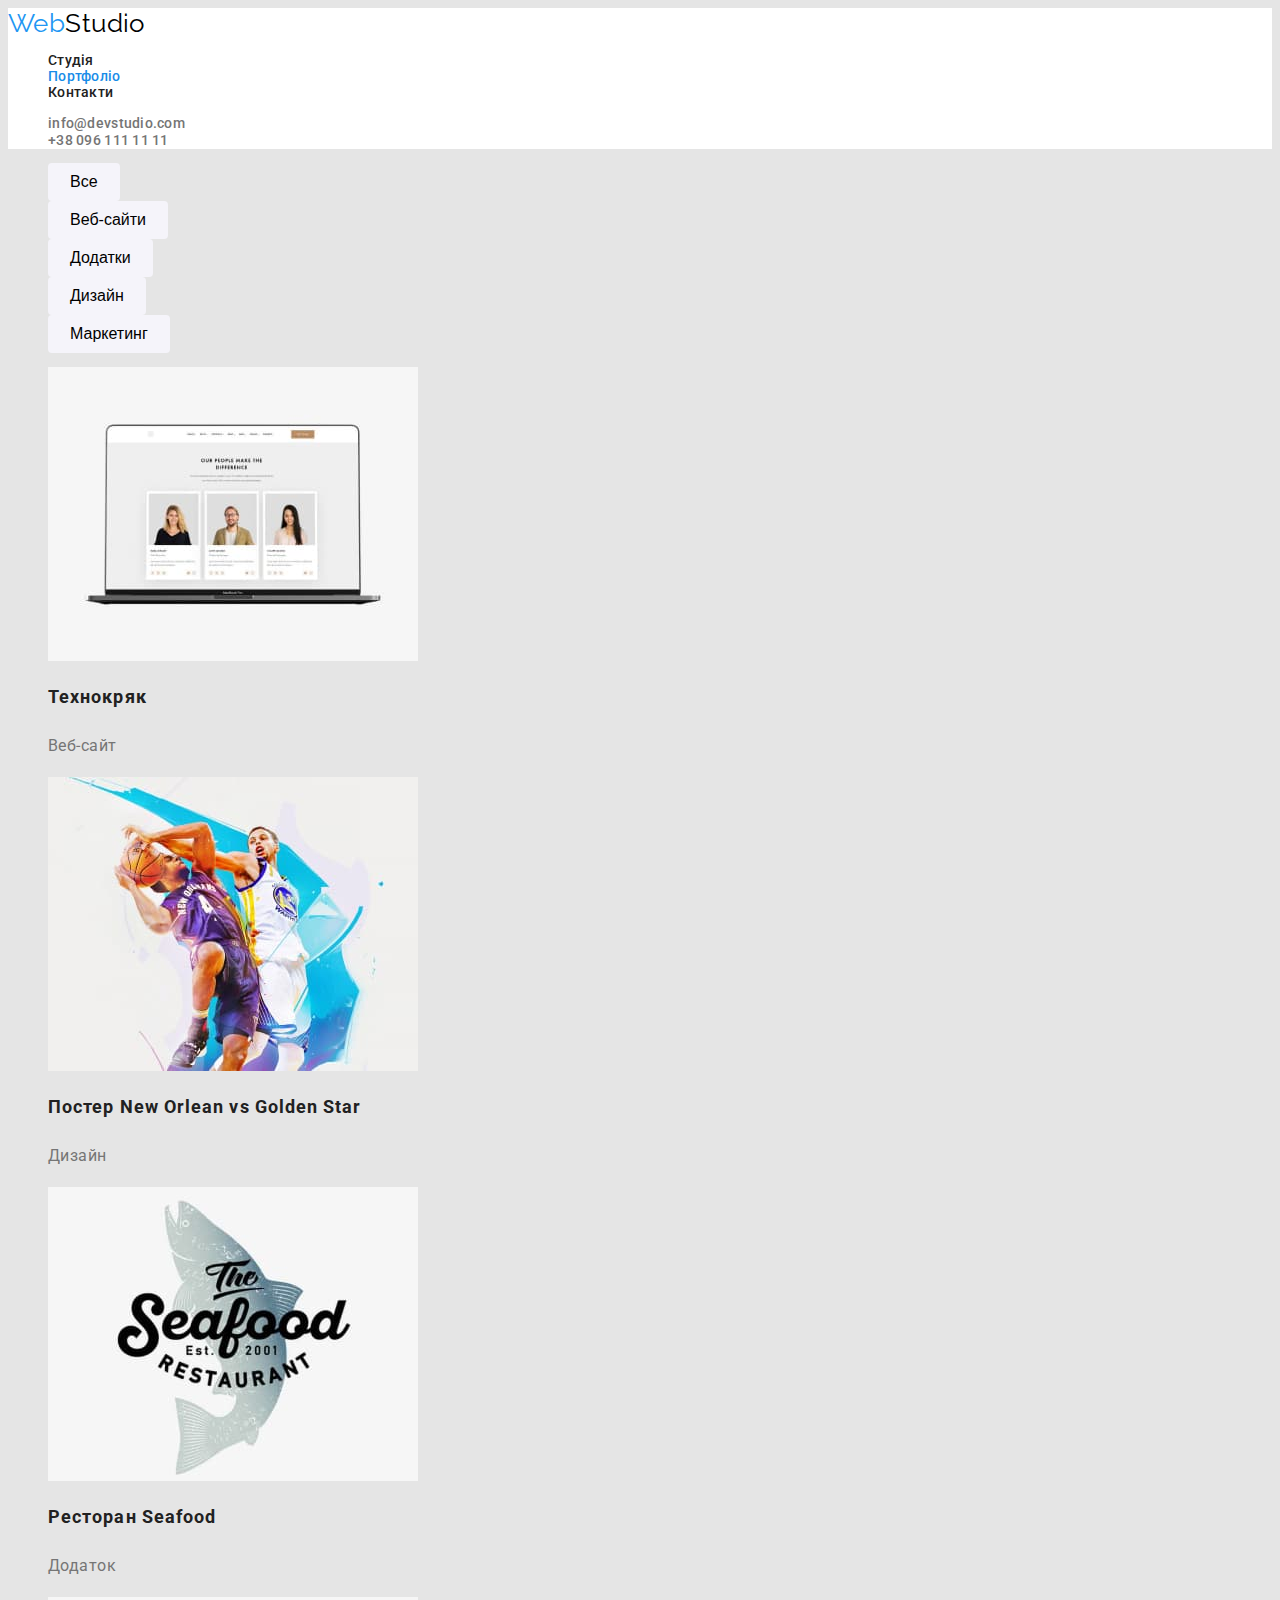
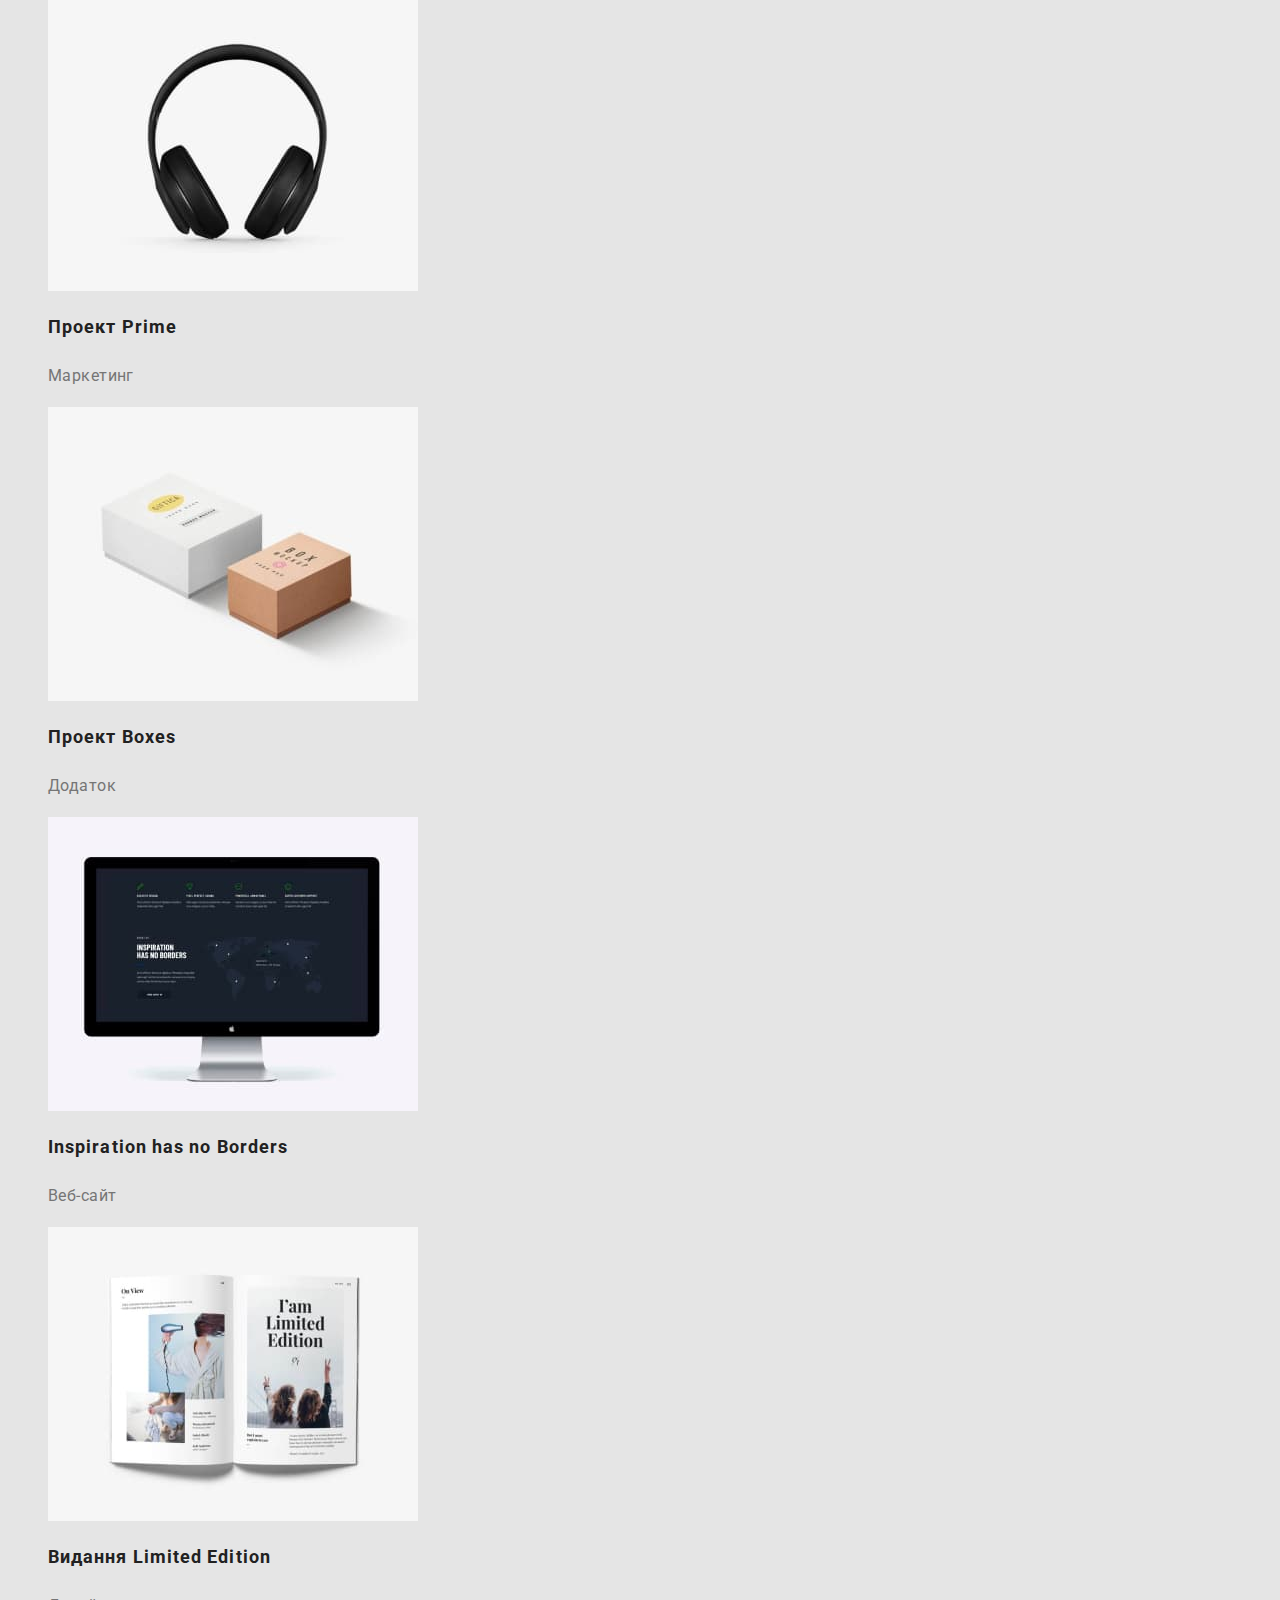
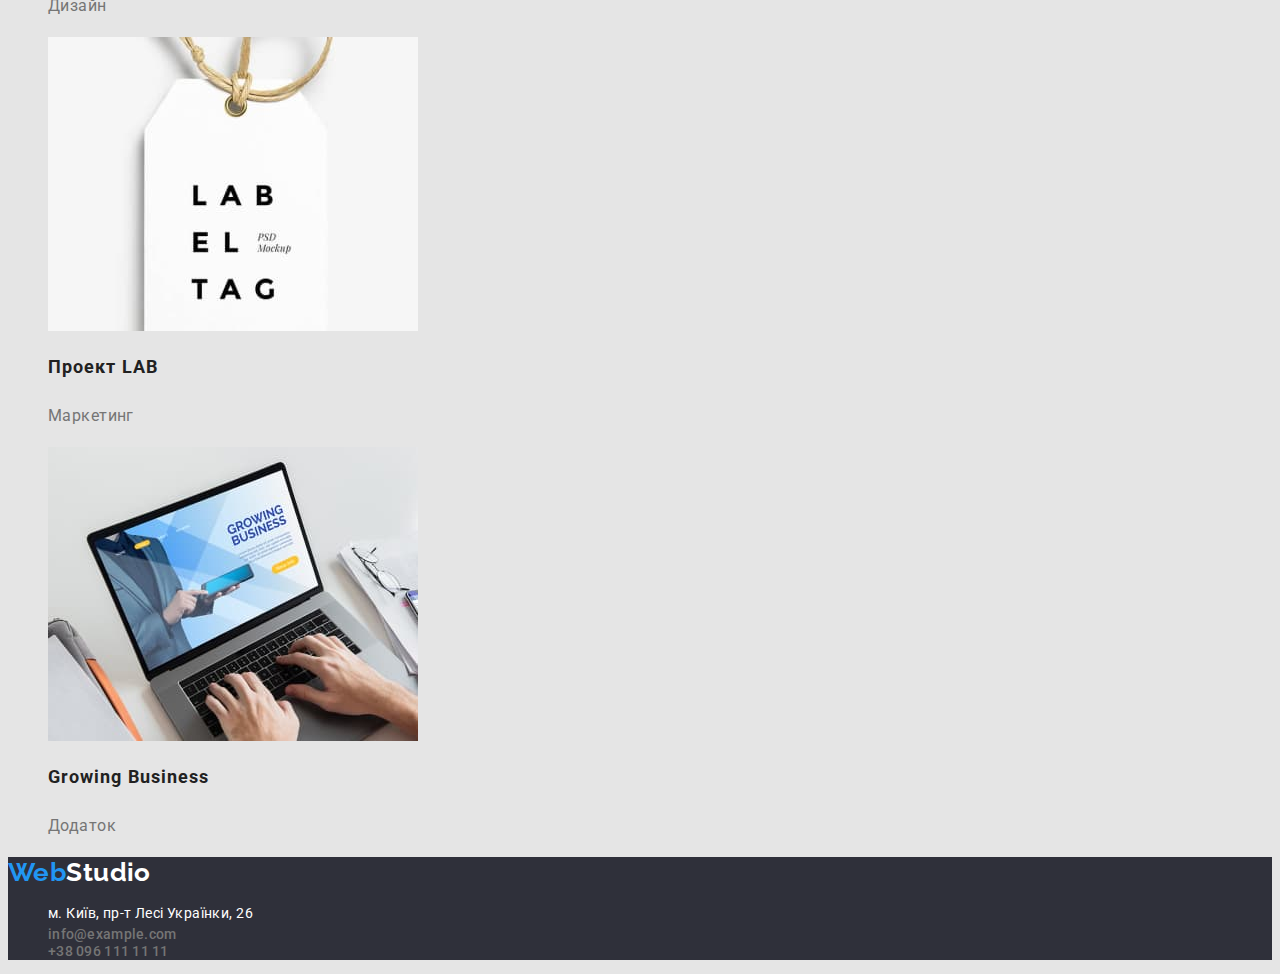
==== portfolio.html @ e6822f83 "first commit" ====
<!DOCTYPE html>
<html lang="uk">
    <head>
        <meta charset="UTF-8" />
        <meta http-equiv="X-UA-Compatible" content="IE=edge" />
        <meta name="viewport" content="width=device-width, initial-scale=1.0" />
        <title>WebStudio</title>
        <link rel="preconnect" href="https://fonts.googleapis.com" />
        <link rel="preconnect" href="https://fonts.gstatic.com" crossorigin />
        <link
            href="https://fonts.googleapis.com/css2?family=Raleway:wght@700&family=Roboto:wght@400;500;700;900&display=swap"
            rel="stylesheet"
        />
        <link rel="stylesheet" href="./css/style.css" />
    </head>
    <body>
        <!--HEADER-->
        <header class="page-header">
            <a class="logo underline" href="./index.html" lang="en"
                ><span class="first-word">Web</span>Studio</a
            >
            <nav class="page-nav">
                <ul class="nav-list mark">
                    <li class="nav-item">
                        <a class="nav-link underline" href="./index.html">Студія</a>
                    </li>
                    <li class="nav-item">
                        <a class="nav-link current underline" href="./portfolio.html">Портфоліо</a>
                    </li>
                    <li class="nav-item">
                        <a class="nav-link underline" href="">Контакти</a>
                    </li>
                </ul>
            </nav>
            <ul class="contact-list mark">
                <li class="contact-item">
                    <a class="contact-link underline" href="mailto:info@devstudio.com"
                        >info@devstudio.com</a
                    >
                </li>
                <li class="contact-item">
                    <a class="contact-link underline" href="tel:+380961111111">+38 096 111 11 11</a>
                </li>
            </ul>
        </header>
        <!--/HEADER-->

        <!--MAIN-->
        <main class="works-portfolio">
            <section class="filter">
                <h1 hidden>Переваги</h1>
                <ul class="list-filter mark">
                    <li class="item-filter">
                        <button class="btn" type="button">Все</button>
                    </li>
                    <li class="item-filter">
                        <button class="btn" type="button">Веб-сайти</button>
                    </li>
                    <li class="item-filter">
                        <button class="btn" type="button">Додатки</button>
                    </li>
                    <li class="item-filter">
                        <button class="btn" type="button">Дизайн</button>
                    </li>
                    <li class="item-filter">
                        <button class="btn" type="button">Маркетинг</button>
                    </li>
                </ul>

                <ul class="list-work mark">
                    <li class="item-work">
                        <a class="link-work underline" href="">
                            <div class="portfolio">
                                <img
                                    class="img-portfolio"
                                    src="./images/work-list/texnocrack.jpg"
                                    alt="Компютер"
                                    width="370"
                                    height="294"
                                />
                                <h2 class="title-portfolio">Технокряк</h2>
                                <p class="text-portfolio">Веб-сайт</p>
                            </div>
                        </a>
                    </li>
                    <li class="item-work">
                        <a class="link-work underline" href="">
                            <div class="portfolio">
                                <img
                                    class="img-portfolio"
                                    src="./images/work-list/new-orlean.jpg"
                                    alt="Баскетболісти"
                                    width="370"
                                    height="294"
                                />
                                <h2 class="title-portfolio">
                                    Постер <span lang="en">New Orlean vs Golden Star</span>
                                </h2>
                                <p class="text-portfolio">Дизайн</p>
                            </div>
                        </a>
                    </li>
                    <li class="item-work">
                        <a class="link-work underline" href="">
                            <div class="portfolio">
                                <img
                                    class="img-portfolio"
                                    src="./images/work-list/seafood.jpg"
                                    alt="Логотип"
                                    width="370"
                                    height="294"
                                />
                                <h2 class="title-portfolio">
                                    Ресторан <span lang="en">Seafood</span>
                                </h2>
                                <p class="text-portfolio">Додаток</p>
                            </div>
                        </a>
                    </li>
                    <li class="item-work">
                        <a class="link-work underline" href="">
                            <div class="portfolio">
                                <img
                                    class="img-portfolio"
                                    src="./images/work-list/prime.jpg"
                                    alt="Наушники"
                                    width="370"
                                    height="294"
                                />
                                <h2 class="title-portfolio">Проект <span lang="en">Prime</span></h2>
                                <p class="text-portfolio">Маркетинг</p>
                            </div>
                        </a>
                    </li>
                    <li class="item-work">
                        <a class="link-work underline" href="">
                            <div class="portfolio">
                                <img
                                    class="img-portfolio"
                                    src="./images/work-list/boxes.jpg"
                                    alt="Коробки"
                                    width="370"
                                    height="294"
                                />
                                <h2 class="title-portfolio">Проект <span lang="en">Boxes</span></h2>
                                <p class="text-portfolio">Додаток</p>
                            </div>
                        </a>
                    </li>
                    <li class="item-work">
                        <a class="link-work underline" href="">
                            <div class="portfolio">
                                <img
                                    class="img-portfolio"
                                    src="./images/work-list/inspiration.jpg"
                                    alt="Монітор"
                                    width="370"
                                    height="294"
                                />
                                <h2 class="title-portfolio" lang="en">
                                    Inspiration has no Borders
                                </h2>
                                <p class="text-portfolio">Веб-сайт</p>
                            </div>
                        </a>
                    </li>
                    <li class="item-work">
                        <a class="link-work underline" href="">
                            <div class="portfolio">
                                <img
                                    class="img-portfolio"
                                    src="./images/work-list/limited-edition.jpg"
                                    alt="Журнал"
                                    width="370"
                                    height="294"
                                />
                                <h2 class="title-portfolio">
                                    Видання <span lang="en">Limited Edition</span>
                                </h2>
                                <p class="text-portfolio">Дизайн</p>
                            </div>
                        </a>
                    </li>
                    <li class="item-work">
                        <a class="link-work underline" href="">
                            <div class="portfolio">
                                <img
                                    class="img-portfolio"
                                    src="./images/work-list/lab.jpg"
                                    alt="Бірка"
                                    width="370"
                                    height="294"
                                />
                                <h2 class="title-portfolio">Проект <span lang="en">LAB</span></h2>
                                <p class="text-portfolio">Маркетинг</p>
                            </div>
                        </a>
                    </li>
                    <li class="item-work">
                        <a class="link-work underline" href="">
                            <div class="portfolio">
                                <img
                                    class="img-portfolio"
                                    src="./images/work-list/growing-business.jpg"
                                    alt="Ноутбук"
                                    width="370"
                                    height="294"
                                />
                                <h2 class="title-portfolio" lang="en">Growing Business</h2>
                                <p class="text-portfolio">Додаток</p>
                            </div>
                        </a>
                    </li>
                </ul>
            </section>
        </main>
        <!--/MAIN-->

        <!--FUTER-->
        <footer class="page-footer">
            <a class="logo-footer underline" href="./index.html" lang="en"
                ><span class="first-word">Web</span>Studio</a
            >
            <address>
                <ul class="contacts mark">
                    <li class="list-contacts">
                        <a
                            class="link-address underline"
                            href="https://goo.gl/maps/A7hrAquyFZ5KFBsbA"
                            target="_blank"
                            rel="noopener noreferrer"
                        >
                            м. Київ, пр-т Лесі Українки, 26
                        </a>
                    </li>
                    <li class="item-contact">
                        <a class="contact-link underline" href="mailto:info@example.com"
                            >info@example.com</a
                        >
                    </li>
                    <li class="item-contact">
                        <a class="contact-link underline" href="tel:+380961111111"
                            >+38 096 111 11 11</a
                        >
                    </li>
                </ul>
            </address>
        </footer>
        <!--/FUTER-->
    </body>
</html>
---- css/style.css ----
:root {
    --colour-accent: #2196f3;
    --colour-button-hover: #188ce8;
    --colour-white-background: #ffffff;
    --colour-white-background-main: #e5e5e5;
    --colour-white-background-people: #f5f4fa;
    --colour-dark-background: #2f303a;
    --colour-white-text: #ffffff;
    --colour-dark-text: #212121;
    --colour-gray-text: #757575;
    --colour-logo: #000000;
}

body {
    font-family: 'Roboto', sans-serif;
    font-size: 14px;
    letter-spacing: 0.03em;
    color: var(--colour-dark-text);
    background-color: var(--colour-white-background-main);
}

/* ================GENERAL CLASSES==================== */

.mark {
    list-style: none;
}

.underline {
    text-decoration: none;
    font-style: normal;
}

.nav-list .nav-link.current {
    color: var(--colour-button-hover);
}

/* ================/GENERAL CLASSES==================== */

/* ================HEADER==================== */
.page-header {
    background-color: var(--colour-white-text);
}

.logo {
    font-family: 'Raleway';
    font-style: normal;
    font-size: 26px;
    line-height: 1.19;
    color: var(--colour-logo);
}

.first-word {
    color: var(--colour-accent);
}

.nav-link:hover,
.nav-link:focus {
    color: var(--colour-accent);
}

.nav-list {
    font-weight: 500;
    line-height: 1.14;
    letter-spacing: 0.02em;
}

.contact-link:hover,
.contact-link:focus {
    color: var(--colour-accent);
}

.contact-link {
    font-weight: 500;
    line-height: 1.14;
    letter-spacing: 0.02em;
    color: var(--colour-gray-text);
}

/* ================/HEADER==================== */

/* ================MAIN==================== */

.text-hero {
    font-weight: 900;
    font-size: 44px;
    line-height: 1.36;
    text-align: center;
    letter-spacing: 0.06em;
    text-transform: uppercase;
    color: var(--colour-white-background);
}

.modal-btn {
    font-weight: 700;
    font-size: 16px;
    line-height: 1.87;
    border-radius: 4px;
    letter-spacing: 0.06em;
    cursor: pointer;
    border: none;
    color: var(--colour-white-text);
    background-color: var(--colour-button-hover);
}

.hero-content,
.page-footer {
    background-color: var(--colour-dark-background);
}

.modal-btn:hover,
.modal-btn:focus {
    color: var(--colour-white-text);
    background-color: var(--colour-accent);
}

.benefits-title {
    font-size: 14px;
    line-height: 1.14;
    text-transform: uppercase;
}

.benefits-text {
    line-height: 1.71;
    color: var(--colour-gray-text);
}

.title-content {
    font-size: 36px;
    line-height: 1.17;
    text-align: center;
}

.comand-content {
    background-color: var(--colour-white-background-people);
}

.name-comand {
    font-weight: 500;
    font-size: 16px;
    line-height: 1.19;
    text-align: center;
}

.text-prof {
    font-size: 16px;
    line-height: 1.19;
    text-align: center;
    color: var(--colour-gray-text);
}

/* ================/MAIN==================== */

/* ================FUTER==================== */

.logo-footer {
    font-family: 'Raleway';
    font-weight: 700;
    font-size: 26px;
    line-height: 1.19;
    color: var(--colour-white-text);
}

.link-address {
    font-weight: 400;
    line-height: 1.71;
    color: var(--colour-white-background);
}

/* ================/FUTER==================== */

/* ================MAIN PORTFOLIO==================== */

.btn {
    font-weight: 500;
    font-size: 16px;
    line-height: 1.63;
    border-radius: 4px;
    padding: 6px 22px;
    cursor: pointer;
    border: none;
    background-color: var(--colour-white-background-people);
}

.btn:hover,
.btn:focus {
    color: var(--colour-white-background);
    background-color: var(--colour-accent);
}

.nav-link,
.link-work:visited {
    color: var(--colour-dark-text);
}

.title-portfolio {
    font-size: 18px;
    line-height: 2;
    letter-spacing: 0.06em;
}

.text-portfolio {
    font-size: 16px;
    line-height: 1.88;
    color: var(--colour-gray-text);
}

/* ================/MAIN PORTFOLIO==================== */
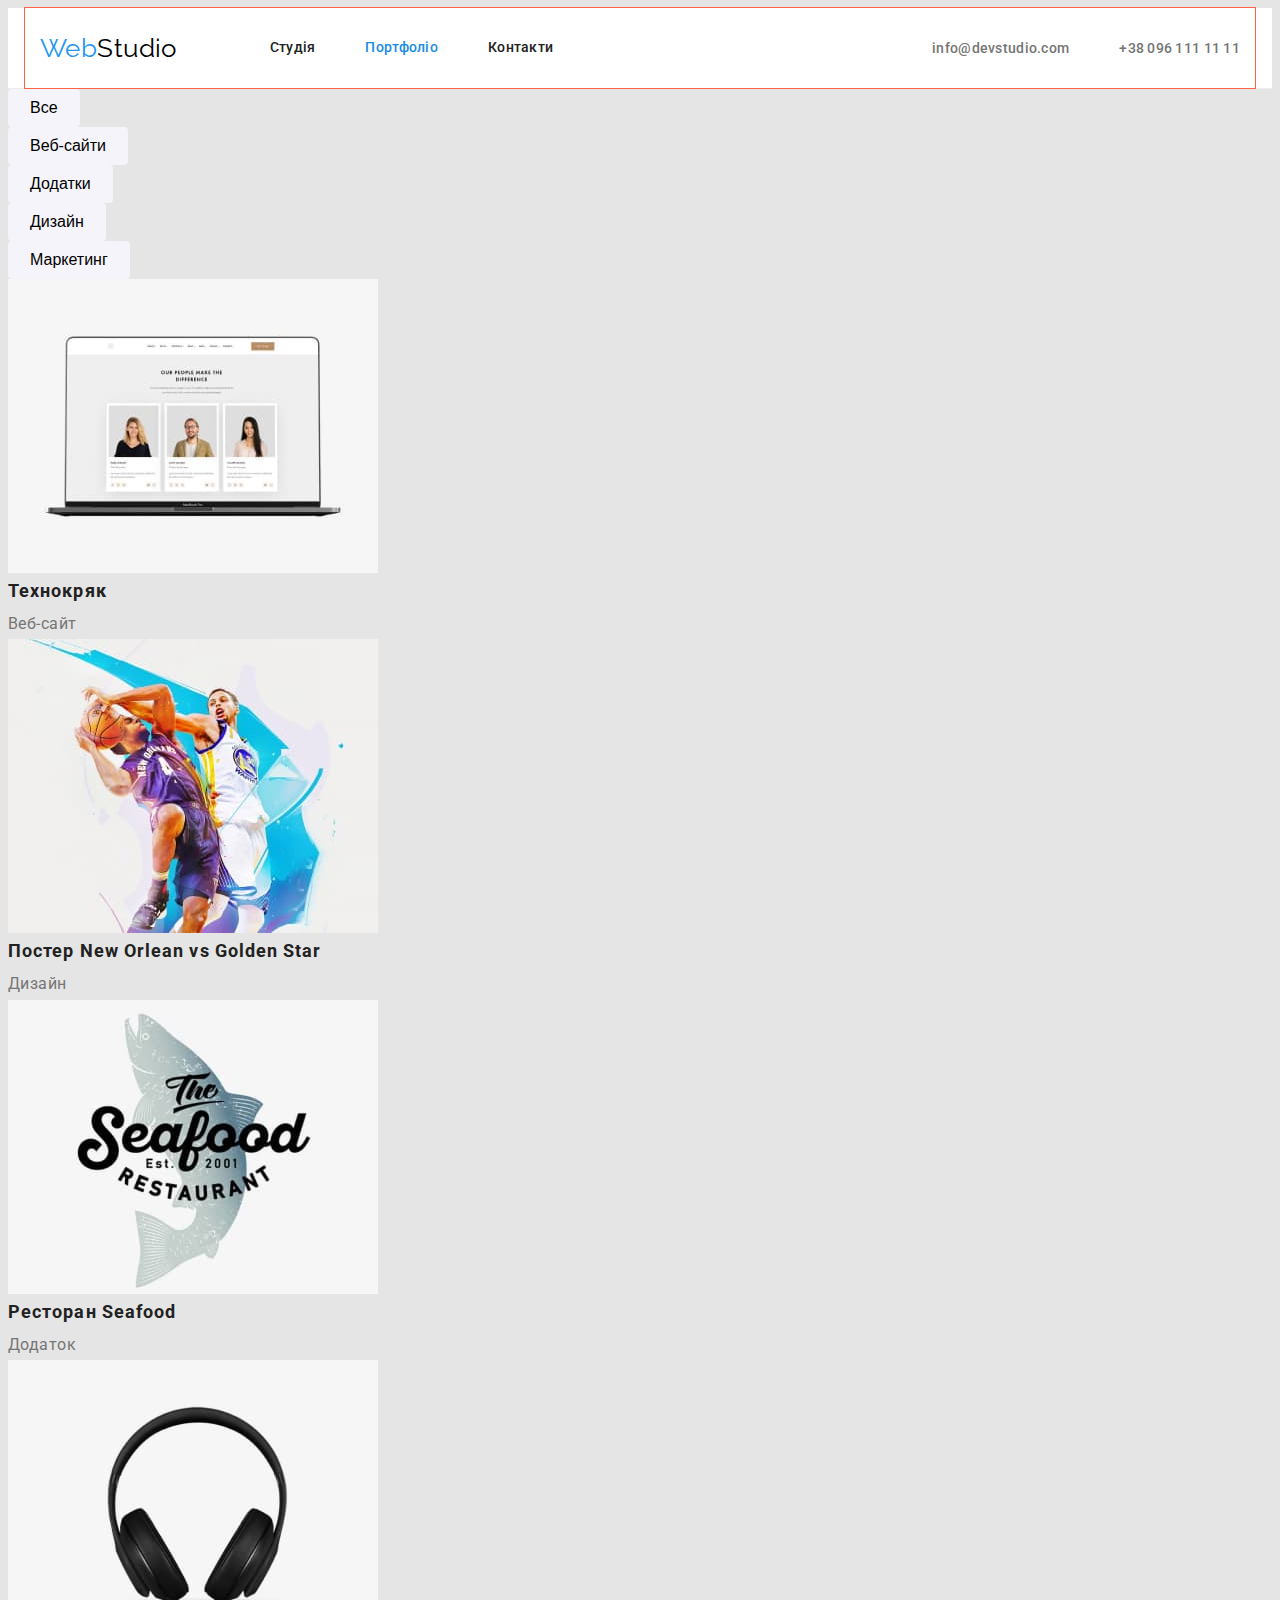
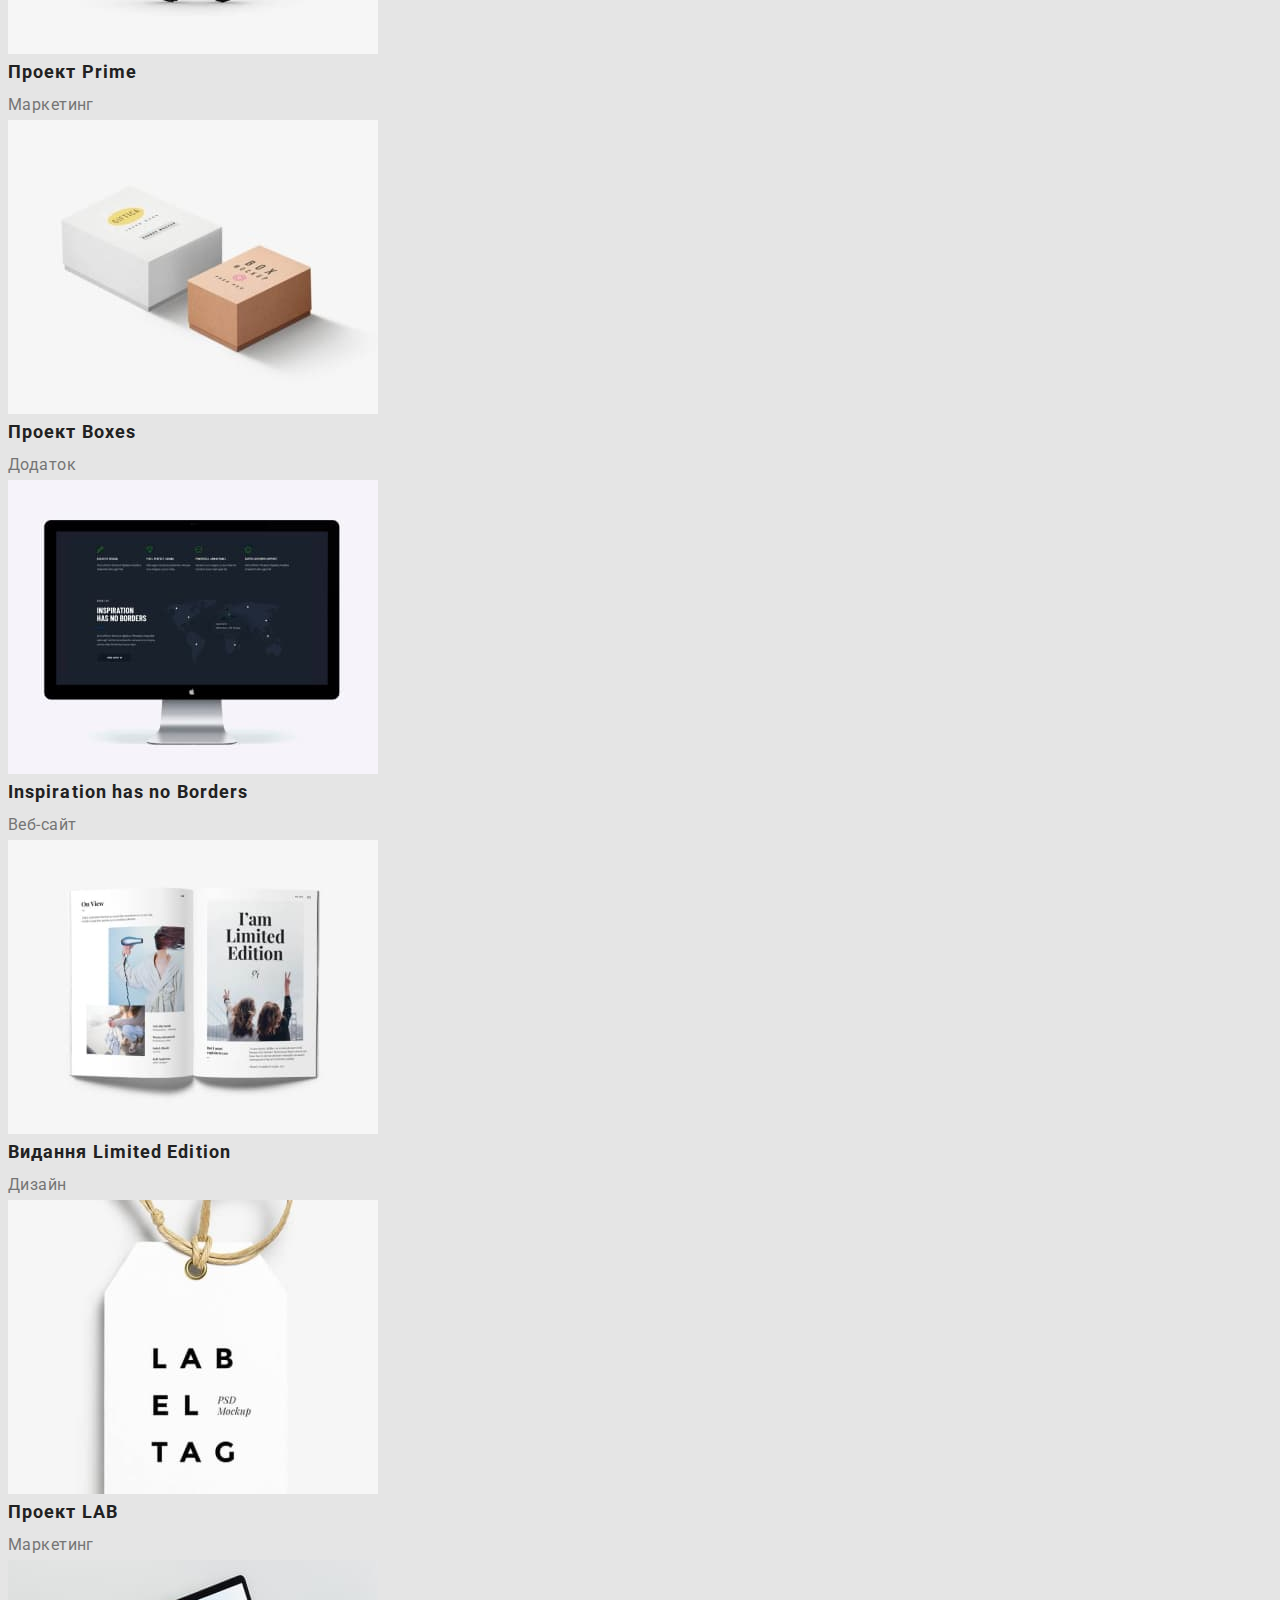
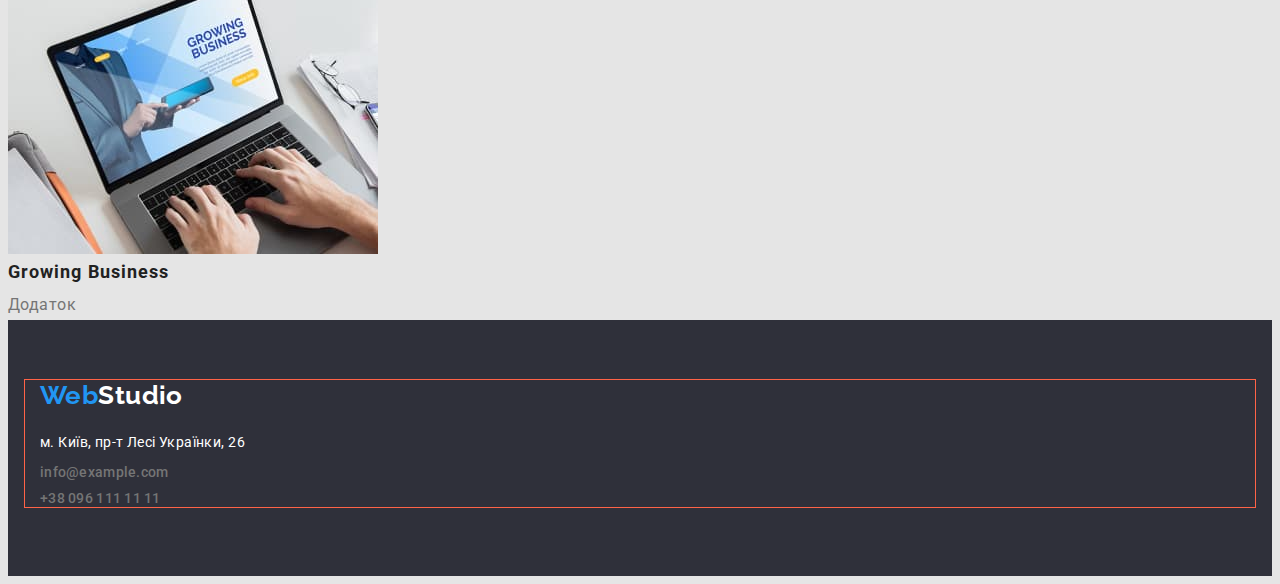
==== commit c1244d7d: "start portfolio" ====
--- a/portfolio.html
+++ b/portfolio.html
@@ -16,32 +16,36 @@
     <body>
         <!--HEADER-->
         <header class="page-header">
-            <a class="logo underline" href="./index.html" lang="en"
-                ><span class="first-word">Web</span>Studio</a
-            >
-            <nav class="page-nav">
-                <ul class="nav-list mark">
-                    <li class="nav-item">
-                        <a class="nav-link underline" href="./index.html">Студія</a>
-                    </li>
-                    <li class="nav-item">
-                        <a class="nav-link current underline" href="./portfolio.html">Портфоліо</a>
-                    </li>
-                    <li class="nav-item">
-                        <a class="nav-link underline" href="">Контакти</a>
+            <div class="container page-container">
+                <a class="logo underline" href="./index.html" lang="en"
+                    ><span class="first-word">Web</span>Studio</a
+                >
+                <nav class="page-nav">
+                    <ul class="nav-list mark">
+                        <li class="nav-item">
+                            <a class="nav-link underline" href="./index.html">Студія</a>
+                        </li>
+                        <li class="nav-item">
+                            <a class="nav-link current underline" href="./portfolio.html">Портфоліо</a>
+                        </li>
+                        <li class="nav-item">
+                            <a class="nav-link underline" href="">Контакти</a>
+                        </li>
+                    </ul>
+                </nav>
+                <ul class="contact-list mark">
+                    <li class="contact-item">
+                        <a class="contact-link underline" href="mailto:info@devstudio.com"
+                            >info@devstudio.com</a
+                        >
+                    </li>
+                    <li class="contact-item">
+                        <a class="contact-link underline" href="tel:+380961111111"
+                            >+38 096 111 11 11</a
+                        >
                     </li>
                 </ul>
-            </nav>
-            <ul class="contact-list mark">
-                <li class="contact-item">
-                    <a class="contact-link underline" href="mailto:info@devstudio.com"
-                        >info@devstudio.com</a
-                    >
-                </li>
-                <li class="contact-item">
-                    <a class="contact-link underline" href="tel:+380961111111">+38 096 111 11 11</a>
-                </li>
-            </ul>
+            </div>
         </header>
         <!--/HEADER-->
 
@@ -218,33 +222,37 @@
 
         <!--FUTER-->
         <footer class="page-footer">
-            <a class="logo-footer underline" href="./index.html" lang="en"
-                ><span class="first-word">Web</span>Studio</a
-            >
-            <address>
-                <ul class="contacts mark">
-                    <li class="list-contacts">
-                        <a
-                            class="link-address underline"
-                            href="https://goo.gl/maps/A7hrAquyFZ5KFBsbA"
-                            target="_blank"
-                            rel="noopener noreferrer"
-                        >
-                            м. Київ, пр-т Лесі Українки, 26
-                        </a>
-                    </li>
-                    <li class="item-contact">
-                        <a class="contact-link underline" href="mailto:info@example.com"
-                            >info@example.com</a
-                        >
-                    </li>
-                    <li class="item-contact">
-                        <a class="contact-link underline" href="tel:+380961111111"
-                            >+38 096 111 11 11</a
-                        >
-                    </li>
-                </ul>
-            </address>
+            <div class="container">
+                <a class="logo-footer underline" href="./index.html" lang="en"
+                    ><span class="first-word">Web</span>Studio</a
+                >
+                <address>
+                    <ul class="contacts mark">
+                        <li class="list-contact">
+                            <a
+                                class="link-address underline"
+                                href="https://goo.gl/maps/A7hrAquyFZ5KFBsbA"
+                                target="_blank"
+                                rel="noopener noreferrer"
+                            >
+                                м. Київ, пр-т Лесі Українки, 26
+                            </a>
+                        </li>
+
+                        <li class="list-contact">
+                            <a class="contact-link underline" href="mailto:info@example.com"
+                                >info@example.com</a
+                            >
+                        </li>
+
+                        <li class="list-contact">
+                            <a class="contact-link underline" href="tel:+380961111111"
+                                >+38 096 111 11 11</a
+                            >
+                        </li>
+                    </ul>
+                </address>
+            </div>
         </footer>
         <!--/FUTER-->
     </body>
--- a/css/style.css
+++ b/css/style.css
@@ -9,6 +9,7 @@
     --colour-dark-text: #212121;
     --colour-gray-text: #757575;
     --colour-logo: #000000;
+    --colour-border-logo: #ececec;
 }
 
 body {
@@ -34,11 +35,66 @@
     color: var(--colour-button-hover);
 }
 
+.visually-hidden {
+    position: absolute;
+    width: 1px;
+    height: 1px;
+    border: 0;
+    padding: 0;
+    white-space: nowrap;
+    clip-path: inset(100%);
+    clip: rect(0 0 0 0);
+    overflow: hidden;
+}
+
+.container {
+    width: 1200px;
+    padding-left: 15px;
+    padding-right: 15px;
+    margin-left: auto;
+    margin-right: auto;
+
+    outline: 1px solid tomato;
+}
+
+h1,
+h2,
+h3,
+h4,
+p {
+    margin-top: 0;
+    margin-bottom: 0;
+}
+
+ul,
+ol {
+    margin-top: 0;
+    margin-bottom: 0;
+    padding-left: 0;
+}
+
+img {
+    display: block;
+    max-width: 100%;
+    height: auto;
+}
+
+button {
+    cursor: pointer;
+}
+
 /* ================/GENERAL CLASSES==================== */
 
 /* ================HEADER==================== */
 .page-header {
     background-color: var(--colour-white-text);
+    border-bottom: 1px solid var(--colour-border-logo);
+}
+
+
+.page-container {
+    display: flex;
+    align-items: center;
 }
 
 .logo {
@@ -47,6 +103,7 @@
     font-size: 26px;
     line-height: 1.19;
     color: var(--colour-logo);
+    margin-right: 93px;
 }
 
 .first-word {
@@ -62,11 +119,31 @@
     font-weight: 500;
     line-height: 1.14;
     letter-spacing: 0.02em;
+    display: flex;
+}
+
+.contact-item:not(:last-child) {
+    margin-right: 50px;
+}
+
+.nav-item:not(:last-child) {
+    margin-right: 50px;
+}
+
+.nav-link {
+    display: block;
+    padding-top: 32px;
+    padding-bottom: 32px;
 }
 
 .contact-link:hover,
 .contact-link:focus {
     color: var(--colour-accent);
+}
+
+.contact-list {
+    display: flex;
+    margin-left: auto;
 }
 
 .contact-link {
@@ -80,7 +157,15 @@
 
 /* ================MAIN==================== */
 
+/* section 1 */
+.hero-content {
+    padding-top: 200px;
+    padding-bottom: 200px;
+}
+
 .text-hero {
+    margin-bottom: 30px;
+
     font-weight: 900;
     font-size: 44px;
     line-height: 1.36;
@@ -91,12 +176,19 @@
 }
 
 .modal-btn {
+    display: block;
+    padding-top: 10px;
+    padding-right: 32px;
+    padding-bottom: 10px;
+    padding-left: 32px;
+    margin-right: auto;
+    margin-left: auto;
+
     font-weight: 700;
     font-size: 16px;
     line-height: 1.87;
     border-radius: 4px;
     letter-spacing: 0.06em;
-    cursor: pointer;
     border: none;
     color: var(--colour-white-text);
     background-color: var(--colour-button-hover);
@@ -113,8 +205,28 @@
     background-color: var(--colour-accent);
 }
 
+/* section 2 */
+.benefits-content {
+    padding-top: 94px;
+    padding-bottom: 94px;
+}
+
+.list-benefits {
+    display: flex;
+}
+
+.benefits-item {
+    flex-basis: calc((100% - 90px) / 4);
+}
+
+.benefits-item:not(:last-child) {
+    margin-right: 30px;
+}
+
 .benefits-title {
-    font-size: 14px;
+    margin-bottom: 10px;
+
+    font-size: inherit;
     line-height: 1.14;
     text-transform: uppercase;
 }
@@ -124,17 +236,57 @@
     color: var(--colour-gray-text);
 }
 
+/* section 3  */
+.presentation-content {
+    padding-bottom: 94px;
+}
+
 .title-content {
+    margin-bottom: 50px;
+
     font-size: 36px;
     line-height: 1.17;
     text-align: center;
 }
 
+.list-presentation {
+    display: flex;
+}
+
+.item-presentation:not(:last-child) {
+    margin-right: 30px;
+}
+
+/* section 4 */
 .comand-content {
+    padding-top: 94px;
+    padding-bottom: 94px;
+
     background-color: var(--colour-white-background-people);
 }
 
+.list-comand {
+    display: flex;
+}
+
+.item-comand {
+    box-shadow: 0px 1px 3px rgba(0, 0, 0, 0.12), 0px 1px 1px rgba(0, 0, 0, 0.14),
+        0px 2px 1px rgba(0, 0, 0, 0.2);
+    border-radius: 0px 0px 4px 4px;
+}
+
+.item-comand:not(:last-child) {
+    margin-right: 30px;
+}
+
+.decoration {
+    padding-top: 30px;
+    padding-bottom: 30px;
+}
+
 .name-comand {
+    margin-bottom: 10px;
+
     font-weight: 500;
     font-size: 16px;
     line-height: 1.19;
@@ -151,8 +303,15 @@
 /* ================/MAIN==================== */
 
 /* ================FUTER==================== */
+.page-footer {
+    padding-top: 60px;
+    padding-bottom: 60px;
+}
 
 .logo-footer {
+    display: block;
+    margin-bottom: 20px;
+
     font-family: 'Raleway';
     font-weight: 700;
     font-size: 26px;
@@ -166,6 +325,11 @@
     color: var(--colour-white-background);
 }
 
+.list-contact {
+    display: block;
+    margin-bottom: 9px;
+}
+
 /* ================/FUTER==================== */
 
 /* ================MAIN PORTFOLIO==================== */
@@ -176,7 +340,6 @@
     line-height: 1.63;
     border-radius: 4px;
     padding: 6px 22px;
-    cursor: pointer;
     border: none;
     background-color: var(--colour-white-background-people);
 }
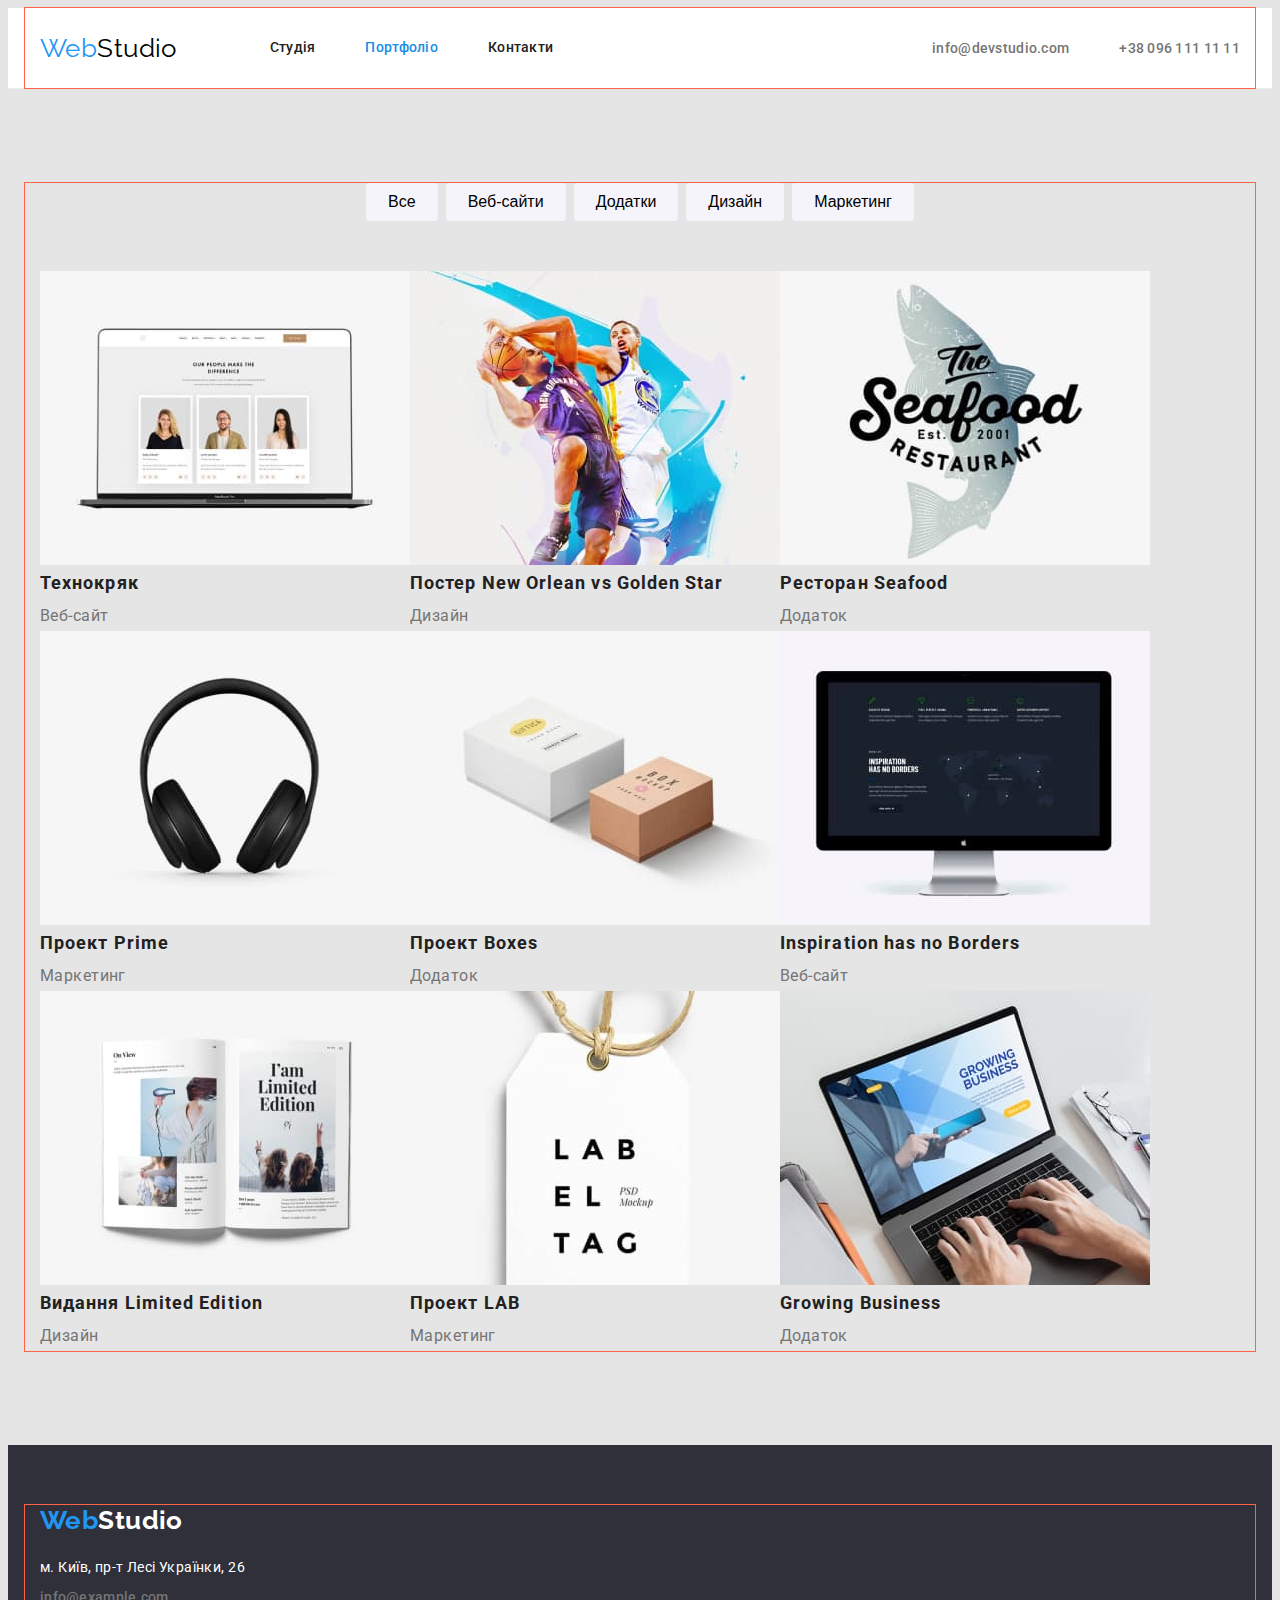
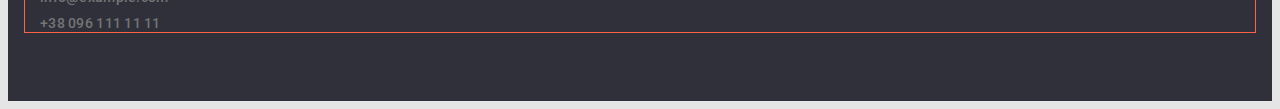
==== commit eca4d41b: "start portfolio2" ====
--- a/portfolio.html
+++ b/portfolio.html
@@ -52,7 +52,11 @@
         <!--MAIN-->
         <main class="works-portfolio">
             <section class="filter">
-                <h1 hidden>Переваги</h1>
+
+                <div class="container">
+                
+                <h1 class="visually-hidden">Переваги</h1>
+
                 <ul class="list-filter mark">
                     <li class="item-filter">
                         <button class="btn" type="button">Все</button>
@@ -216,6 +220,7 @@
                         </a>
                     </li>
                 </ul>
+            </div>
             </section>
         </main>
         <!--/MAIN-->
--- a/css/style.css
+++ b/css/style.css
@@ -216,7 +216,7 @@
 }
 
 .benefits-item {
-    flex-basis: calc((100% - 90px) / 4);
+    flex-basis: calc((100% - 120px) / 4);
 }
 
 .benefits-item:not(:last-child) {
@@ -333,6 +333,19 @@
 /* ================/FUTER==================== */
 
 /* ================MAIN PORTFOLIO==================== */
+.filter {
+    padding-top: 94px;
+    padding-bottom: 94px;
+}
+
+.list-filter {
+    display: flex;
+    justify-content: center;
+}
+
+.item-filter:not(:last-child) {
+    margin-right: 8px;
+}
 
 .btn {
     font-weight: 500;
@@ -342,6 +355,7 @@
     padding: 6px 22px;
     border: none;
     background-color: var(--colour-white-background-people);
+    margin-bottom: 50px;
 }
 
 .btn:hover,
@@ -350,10 +364,24 @@
     background-color: var(--colour-accent);
 }
 
+/* table */
 .nav-link,
 .link-work:visited {
     color: var(--colour-dark-text);
 }
+
+.list-work {
+    display: flex;
+    flex-wrap: wrap;
+}
+
+.item-work {
+    flex-basis: calc((100% - 90px) / 3);`
+
+    background-color: #2196f3;
+}
+
+
 
 .title-portfolio {
     font-size: 18px;
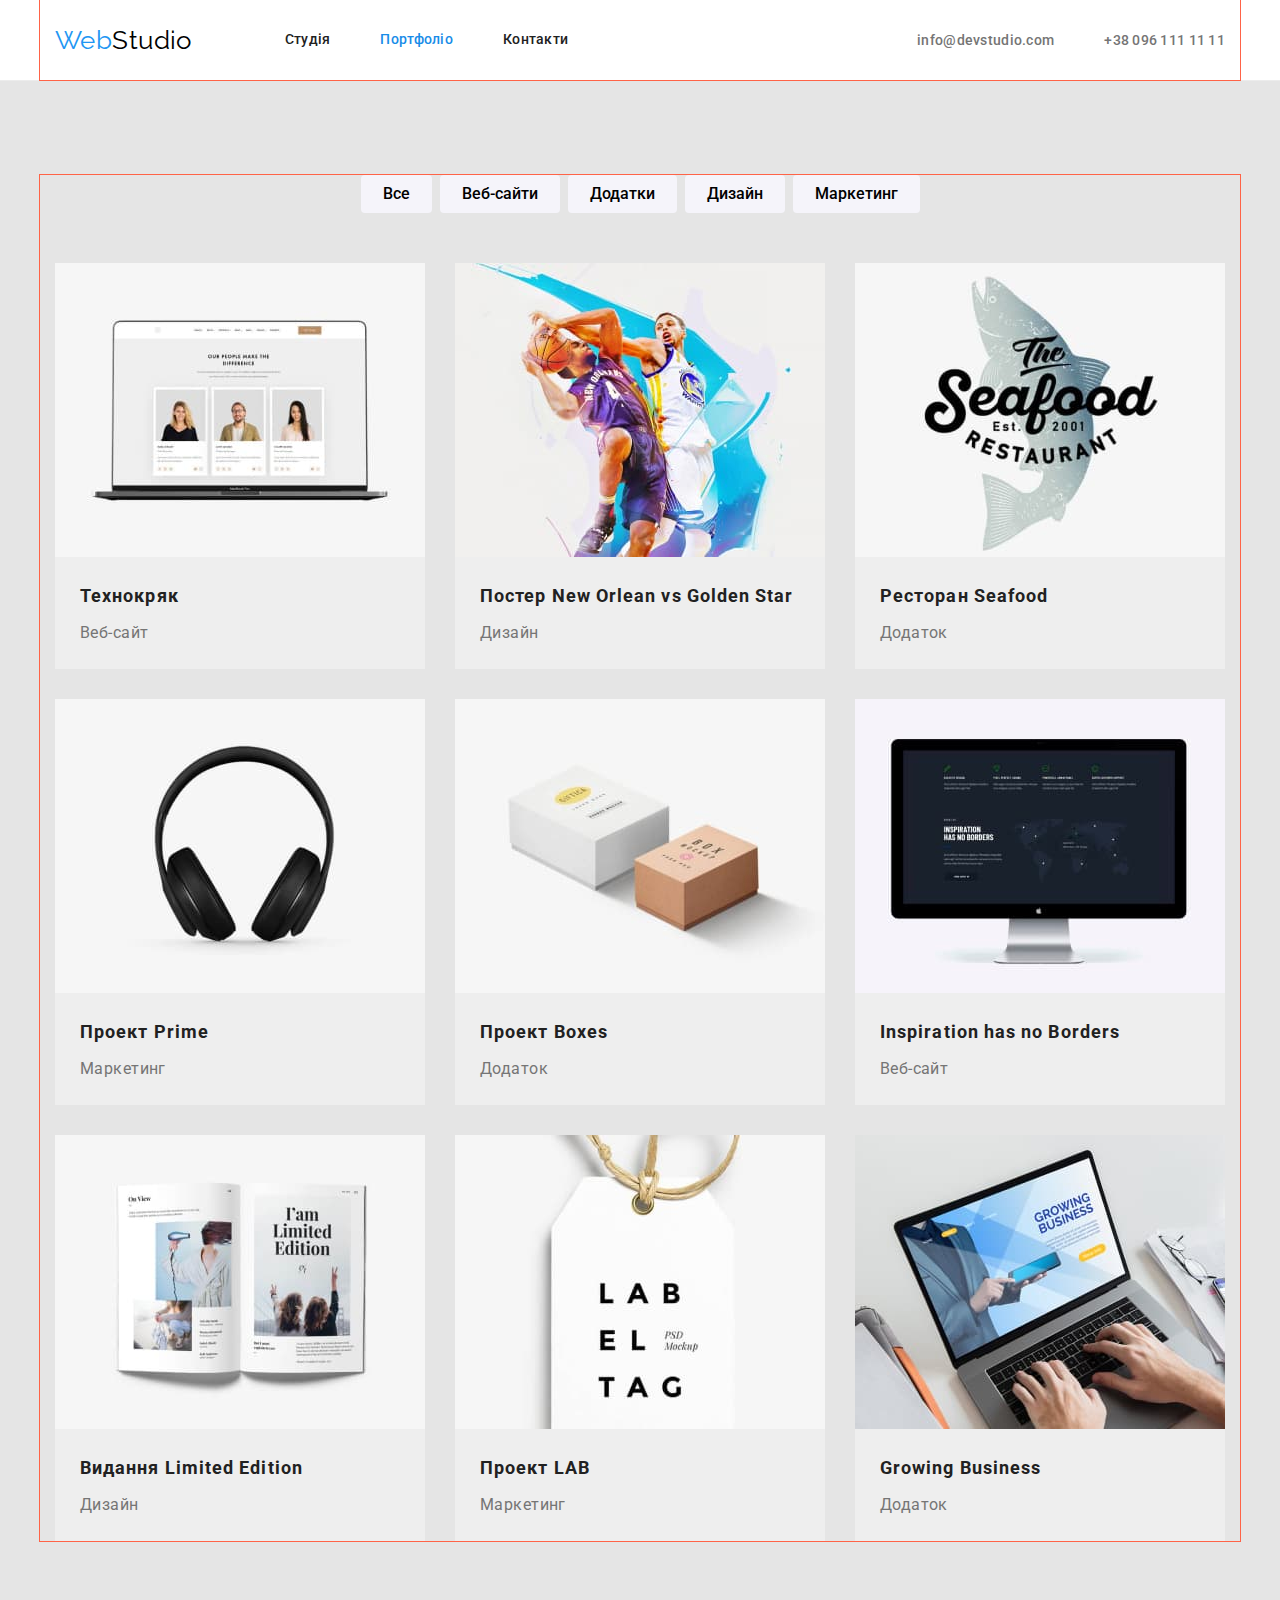
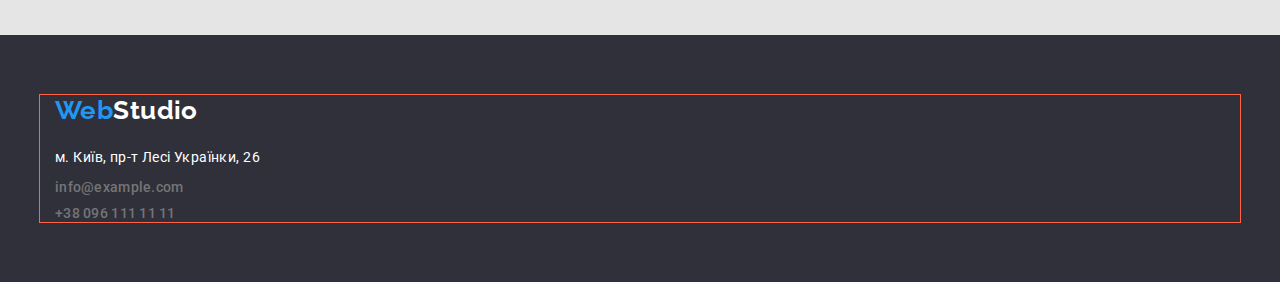
==== commit f61ff62b: "+portfolio" ====
--- a/portfolio.html
+++ b/portfolio.html
@@ -10,6 +10,10 @@
         <link
             href="https://fonts.googleapis.com/css2?family=Raleway:wght@700&family=Roboto:wght@400;500;700;900&display=swap"
             rel="stylesheet"
+        />
+        <link
+            rel="stylesheet"
+            href="https://cdn.jsdelivr.net/npm/modern-normalize@1.1.0/modern-normalize.min.css"
         />
         <link rel="stylesheet" href="./css/style.css" />
     </head>
@@ -26,7 +30,9 @@
                             <a class="nav-link underline" href="./index.html">Студія</a>
                         </li>
                         <li class="nav-item">
-                            <a class="nav-link current underline" href="./portfolio.html">Портфоліо</a>
+                            <a class="nav-link current underline" href="./portfolio.html"
+                                >Портфоліо</a
+                            >
                         </li>
                         <li class="nav-item">
                             <a class="nav-link underline" href="">Контакти</a>
@@ -52,33 +58,30 @@
         <!--MAIN-->
         <main class="works-portfolio">
             <section class="filter">
-
                 <div class="container">
-                
-                <h1 class="visually-hidden">Переваги</h1>
-
-                <ul class="list-filter mark">
-                    <li class="item-filter">
-                        <button class="btn" type="button">Все</button>
-                    </li>
-                    <li class="item-filter">
-                        <button class="btn" type="button">Веб-сайти</button>
-                    </li>
-                    <li class="item-filter">
-                        <button class="btn" type="button">Додатки</button>
-                    </li>
-                    <li class="item-filter">
-                        <button class="btn" type="button">Дизайн</button>
-                    </li>
-                    <li class="item-filter">
-                        <button class="btn" type="button">Маркетинг</button>
-                    </li>
-                </ul>
-
-                <ul class="list-work mark">
-                    <li class="item-work">
-                        <a class="link-work underline" href="">
-                            <div class="portfolio">
+                    <h1 class="visually-hidden">Переваги</h1>
+
+                    <ul class="list-filter mark">
+                        <li class="item-filter">
+                            <button class="btn" type="button">Все</button>
+                        </li>
+                        <li class="item-filter">
+                            <button class="btn" type="button">Веб-сайти</button>
+                        </li>
+                        <li class="item-filter">
+                            <button class="btn" type="button">Додатки</button>
+                        </li>
+                        <li class="item-filter">
+                            <button class="btn" type="button">Дизайн</button>
+                        </li>
+                        <li class="item-filter">
+                            <button class="btn" type="button">Маркетинг</button>
+                        </li>
+                    </ul>
+
+                    <ul class="list-work mark">
+                        <li class="item-work">
+                            <a class="link-work underline" href="">
                                 <img
                                     class="img-portfolio"
                                     src="./images/work-list/texnocrack.jpg"
@@ -86,14 +89,15 @@
                                     width="370"
                                     height="294"
                                 />
-                                <h2 class="title-portfolio">Технокряк</h2>
-                                <p class="text-portfolio">Веб-сайт</p>
-                            </div>
-                        </a>
-                    </li>
-                    <li class="item-work">
-                        <a class="link-work underline" href="">
-                            <div class="portfolio">
+                                <div class="decoration-card">
+                                    <h2 class="title-portfolio">Технокряк</h2>
+                                    <p class="text-portfolio">Веб-сайт</p>
+                                </div>
+                            </a>
+                        </li>
+
+                        <li class="item-work">
+                            <a class="link-work underline" href="">
                                 <img
                                     class="img-portfolio"
                                     src="./images/work-list/new-orlean.jpg"
@@ -101,16 +105,17 @@
                                     width="370"
                                     height="294"
                                 />
-                                <h2 class="title-portfolio">
-                                    Постер <span lang="en">New Orlean vs Golden Star</span>
-                                </h2>
-                                <p class="text-portfolio">Дизайн</p>
-                            </div>
-                        </a>
-                    </li>
-                    <li class="item-work">
-                        <a class="link-work underline" href="">
-                            <div class="portfolio">
+                                <div class="decoration-card">
+                                    <h2 class="title-portfolio">
+                                        Постер <span lang="en">New Orlean vs Golden Star</span>
+                                    </h2>
+                                    <p class="text-portfolio">Дизайн</p>
+                                </div>
+                            </a>
+                        </li>
+
+                        <li class="item-work">
+                            <a class="link-work underline" href="">
                                 <img
                                     class="img-portfolio"
                                     src="./images/work-list/seafood.jpg"
@@ -118,16 +123,17 @@
                                     width="370"
                                     height="294"
                                 />
-                                <h2 class="title-portfolio">
-                                    Ресторан <span lang="en">Seafood</span>
-                                </h2>
-                                <p class="text-portfolio">Додаток</p>
-                            </div>
-                        </a>
-                    </li>
-                    <li class="item-work">
-                        <a class="link-work underline" href="">
-                            <div class="portfolio">
+                                <div class="decoration-card">
+                                    <h2 class="title-portfolio">
+                                        Ресторан <span lang="en">Seafood</span>
+                                    </h2>
+                                    <p class="text-portfolio">Додаток</p>
+                                </div>
+                            </a>
+                        </li>
+
+                        <li class="item-work">
+                            <a class="link-work underline" href="">
                                 <img
                                     class="img-portfolio"
                                     src="./images/work-list/prime.jpg"
@@ -135,14 +141,17 @@
                                     width="370"
                                     height="294"
                                 />
-                                <h2 class="title-portfolio">Проект <span lang="en">Prime</span></h2>
-                                <p class="text-portfolio">Маркетинг</p>
-                            </div>
-                        </a>
-                    </li>
-                    <li class="item-work">
-                        <a class="link-work underline" href="">
-                            <div class="portfolio">
+                                <div class="decoration-card">
+                                    <h2 class="title-portfolio">
+                                        Проект <span lang="en">Prime</span>
+                                    </h2>
+                                    <p class="text-portfolio">Маркетинг</p>
+                                </div>
+                            </a>
+                        </li>
+
+                        <li class="item-work">
+                            <a class="link-work underline" href="">
                                 <img
                                     class="img-portfolio"
                                     src="./images/work-list/boxes.jpg"
@@ -150,14 +159,17 @@
                                     width="370"
                                     height="294"
                                 />
-                                <h2 class="title-portfolio">Проект <span lang="en">Boxes</span></h2>
-                                <p class="text-portfolio">Додаток</p>
-                            </div>
-                        </a>
-                    </li>
-                    <li class="item-work">
-                        <a class="link-work underline" href="">
-                            <div class="portfolio">
+                                <div class="decoration-card">
+                                    <h2 class="title-portfolio">
+                                        Проект <span lang="en">Boxes</span>
+                                    </h2>
+                                    <p class="text-portfolio">Додаток</p>
+                                </div>
+                            </a>
+                        </li>
+
+                        <li class="item-work">
+                            <a class="link-work underline" href="">
                                 <img
                                     class="img-portfolio"
                                     src="./images/work-list/inspiration.jpg"
@@ -165,16 +177,17 @@
                                     width="370"
                                     height="294"
                                 />
-                                <h2 class="title-portfolio" lang="en">
-                                    Inspiration has no Borders
-                                </h2>
-                                <p class="text-portfolio">Веб-сайт</p>
-                            </div>
-                        </a>
-                    </li>
-                    <li class="item-work">
-                        <a class="link-work underline" href="">
-                            <div class="portfolio">
+                                <div class="decoration-card">
+                                    <h2 class="title-portfolio" lang="en">
+                                        Inspiration has no Borders
+                                    </h2>
+                                    <p class="text-portfolio">Веб-сайт</p>
+                                </div>
+                            </a>
+                        </li>
+
+                        <li class="item-work">
+                            <a class="link-work underline" href="">
                                 <img
                                     class="img-portfolio"
                                     src="./images/work-list/limited-edition.jpg"
@@ -182,16 +195,18 @@
                                     width="370"
                                     height="294"
                                 />
-                                <h2 class="title-portfolio">
-                                    Видання <span lang="en">Limited Edition</span>
-                                </h2>
-                                <p class="text-portfolio">Дизайн</p>
-                            </div>
-                        </a>
-                    </li>
-                    <li class="item-work">
-                        <a class="link-work underline" href="">
-                            <div class="portfolio">
+                                <div class="decoration-card">
+                                    <h2 class="title-portfolio">
+                                        Видання <span lang="en">Limited Edition</span>
+                                    </h2>
+
+                                    <p class="text-portfolio">Дизайн</p>
+                                </div>
+                            </a>
+                        </li>
+
+                        <li class="item-work">
+                            <a class="link-work underline" href="">
                                 <img
                                     class="img-portfolio"
                                     src="./images/work-list/lab.jpg"
@@ -199,14 +214,17 @@
                                     width="370"
                                     height="294"
                                 />
-                                <h2 class="title-portfolio">Проект <span lang="en">LAB</span></h2>
-                                <p class="text-portfolio">Маркетинг</p>
-                            </div>
-                        </a>
-                    </li>
-                    <li class="item-work">
-                        <a class="link-work underline" href="">
-                            <div class="portfolio">
+                                <div class="decoration-card">
+                                    <h2 class="title-portfolio">
+                                        Проект <span lang="en">LAB</span>
+                                    </h2>
+                                    <p class="text-portfolio">Маркетинг</p>
+                                </div>
+                            </a>
+                        </li>
+
+                        <li class="item-work">
+                            <a class="link-work underline" href="">
                                 <img
                                     class="img-portfolio"
                                     src="./images/work-list/growing-business.jpg"
@@ -214,13 +232,14 @@
                                     width="370"
                                     height="294"
                                 />
-                                <h2 class="title-portfolio" lang="en">Growing Business</h2>
-                                <p class="text-portfolio">Додаток</p>
-                            </div>
-                        </a>
-                    </li>
-                </ul>
-            </div>
+                                <div class="decoration-card">
+                                    <h2 class="title-portfolio" lang="en">Growing Business</h2>
+                                    <p class="text-portfolio">Додаток</p>
+                                </div>
+                            </a>
+                        </li>
+                    </ul>
+                </div>
             </section>
         </main>
         <!--/MAIN-->
--- a/css/style.css
+++ b/css/style.css
@@ -10,6 +10,7 @@
     --colour-gray-text: #757575;
     --colour-logo: #000000;
     --colour-border-logo: #ececec;
+    --colour-decoration-card: #eeeeee;
 }
 
 body {
@@ -91,7 +92,6 @@
     border-bottom: 1px solid var(--colour-border-logo);
 }
 
-
 .page-container {
     display: flex;
     align-items: center;
@@ -216,7 +216,7 @@
 }
 
 .benefits-item {
-    flex-basis: calc((100% - 120px) / 4);
+    flex-basis: calc((100% - (3 * 30px)) / 4);
 }
 
 .benefits-item:not(:last-child) {
@@ -325,7 +325,7 @@
     color: var(--colour-white-background);
 }
 
-.list-contact {
+.list-contact:not(:last-child) {
     display: block;
     margin-bottom: 9px;
 }
@@ -374,16 +374,27 @@
     display: flex;
     flex-wrap: wrap;
 }
-
 .item-work {
-    flex-basis: calc((100% - 90px) / 3);`
-
-    background-color: #2196f3;
-}
-
-
+    flex-basis: calc((100% - (2 * 30px)) / 3);
+}
+
+.item-work:not(:nth-child(3n)) {
+    margin-right: 30px;
+}
+
+.item-work:not(:nth-last-child(-n + 3)) {
+    margin-bottom: 30px;
+}
+
+.decoration-card {
+    padding: 20px 24px;
+    background-color: var(--colour-decoration-card);
+    border: 1px solid #eeeeee;
+}
 
 .title-portfolio {
+    margin-bottom: 4px;
+
     font-size: 18px;
     line-height: 2;
     letter-spacing: 0.06em;
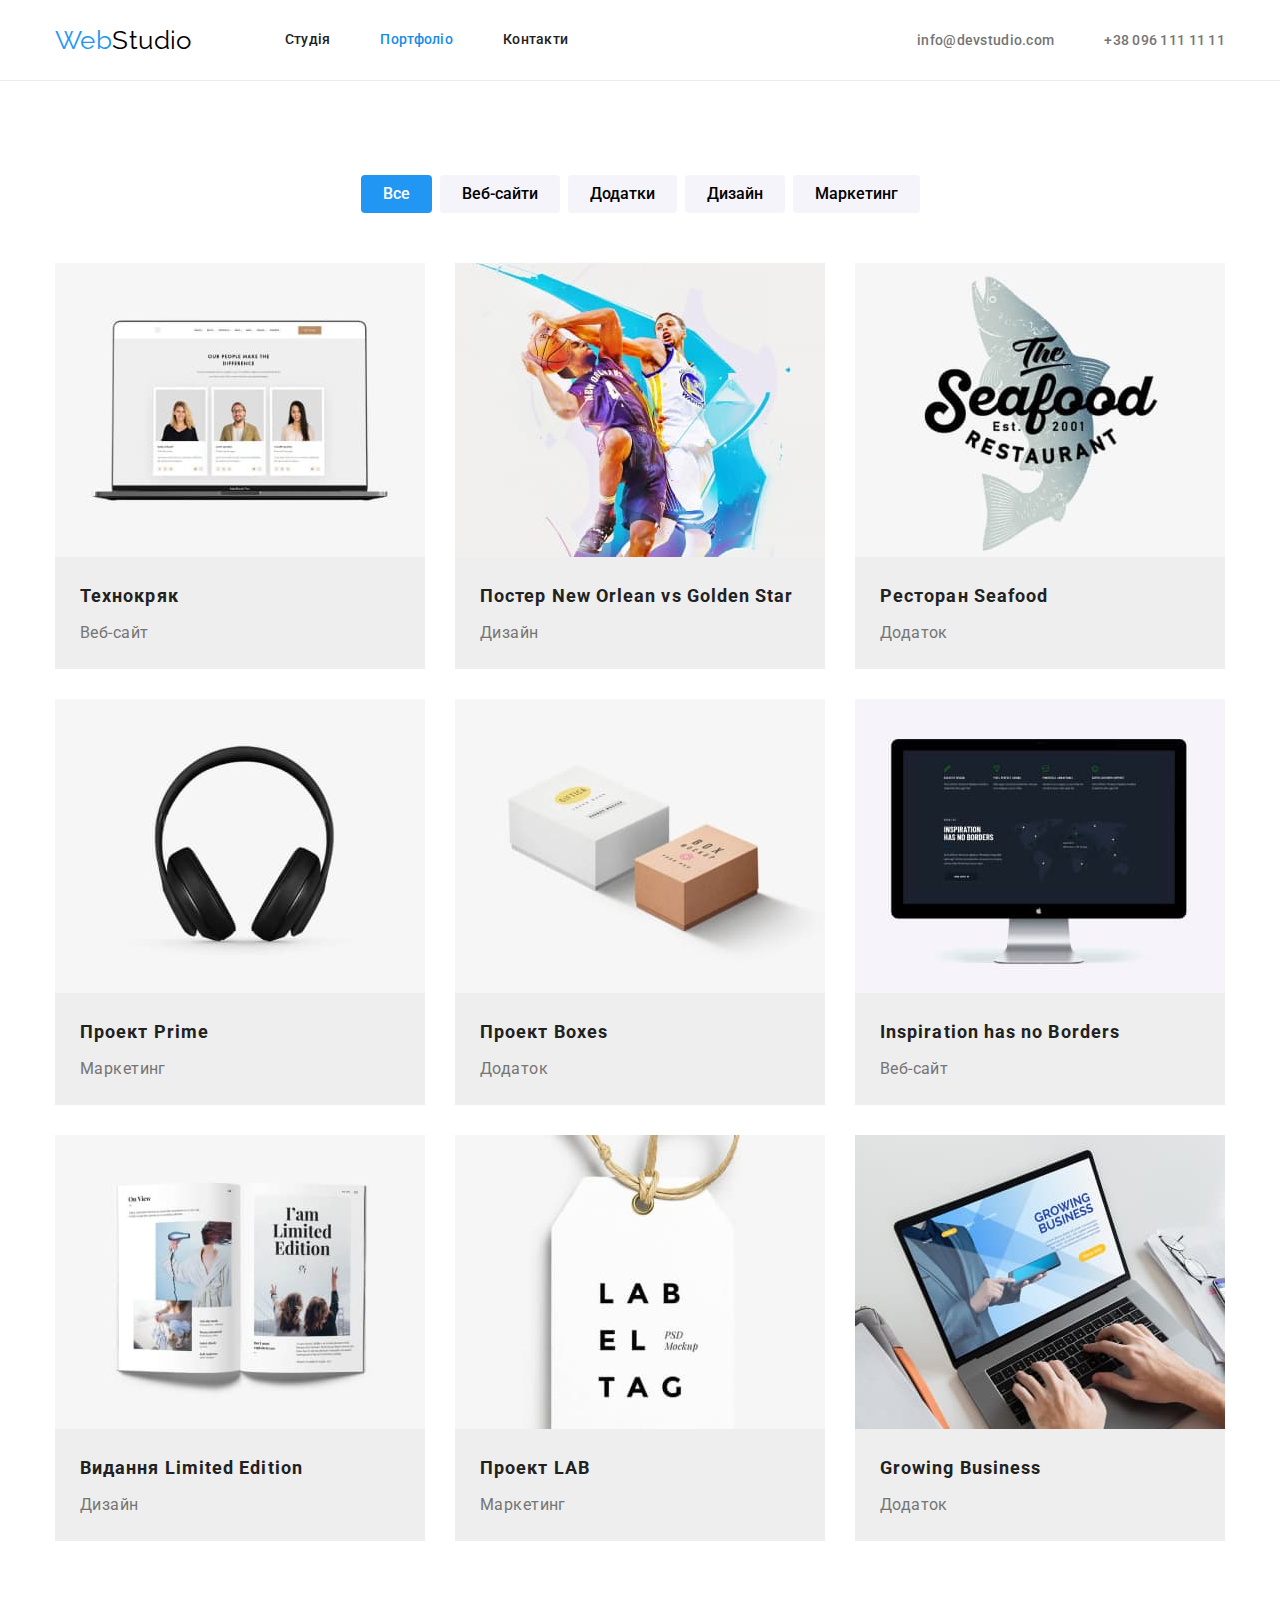
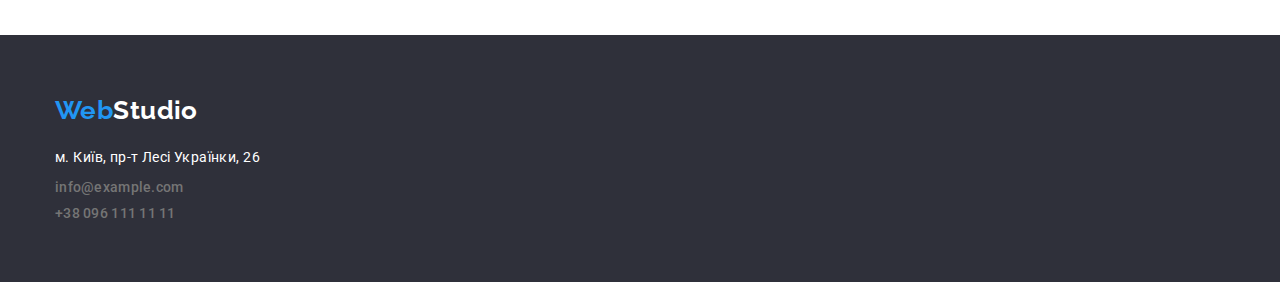
==== commit a92229a2: "Виправлення 1" ====
--- a/portfolio.html
+++ b/portfolio.html
@@ -20,7 +20,7 @@
     <body>
         <!--HEADER-->
         <header class="page-header">
-            <div class="container page-container">
+            <div class="container">
                 <a class="logo underline" href="./index.html" lang="en"
                     ><span class="first-word">Web</span>Studio</a
                 >
@@ -57,13 +57,13 @@
 
         <!--MAIN-->
         <main class="works-portfolio">
-            <section class="filter">
+            <section class="filter section">
                 <div class="container">
                     <h1 class="visually-hidden">Переваги</h1>
 
                     <ul class="list-filter mark">
                         <li class="item-filter">
-                            <button class="btn" type="button">Все</button>
+                            <button class="btn current" type="button">Все</button>
                         </li>
                         <li class="item-filter">
                             <button class="btn" type="button">Веб-сайти</button>
--- a/css/style.css
+++ b/css/style.css
@@ -18,7 +18,7 @@
     font-size: 14px;
     letter-spacing: 0.03em;
     color: var(--colour-dark-text);
-    background-color: var(--colour-white-background-main);
+    background-color: var(--colour-white-background);
 }
 
 /* ================GENERAL CLASSES==================== */
@@ -32,8 +32,18 @@
     font-style: normal;
 }
 
+.section {
+    padding-top: 94px;
+    padding-bottom: 94px;
+}
+
 .nav-list .nav-link.current {
     color: var(--colour-button-hover);
+}
+
+.list-filter .btn.current {
+    background-color: var(--colour-accent);
+    color: var(--colour-white-background);
 }
 
 .visually-hidden {
@@ -55,7 +65,7 @@
     margin-left: auto;
     margin-right: auto;
 
-    outline: 1px solid tomato;
+    /* outline: 1px solid tomato; */
 }
 
 h1,
@@ -84,15 +94,15 @@
     cursor: pointer;
 }
 
-/* ================/GENERAL CLASSES==================== */
+/* ================/GENERAL CLASSES===================== */
 
 /* ================HEADER==================== */
 .page-header {
-    background-color: var(--colour-white-text);
+    background-color: var(--colour-white-background);
     border-bottom: 1px solid var(--colour-border-logo);
 }
 
-.page-container {
+.page-header > .container {
     display: flex;
     align-items: center;
 }
@@ -165,6 +175,9 @@
 
 .text-hero {
     margin-bottom: 30px;
+    width: 694px;
+    margin-left: auto;
+    margin-right: auto;
 
     font-weight: 900;
     font-size: 44px;
@@ -206,10 +219,6 @@
 }
 
 /* section 2 */
-.benefits-content {
-    padding-top: 94px;
-    padding-bottom: 94px;
-}
 
 .list-benefits {
     display: flex;
@@ -238,7 +247,7 @@
 
 /* section 3  */
 .presentation-content {
-    padding-bottom: 94px;
+    padding-top: 0px;
 }
 
 .title-content {
@@ -258,11 +267,9 @@
 }
 
 /* section 4 */
+
 .comand-content {
-    padding-top: 94px;
-    padding-bottom: 94px;
-
-    background-color: var(--colour-white-background-people);
+    background-color: #f5f4fa;
 }
 
 .list-comand {
@@ -273,6 +280,7 @@
     box-shadow: 0px 1px 3px rgba(0, 0, 0, 0.12), 0px 1px 1px rgba(0, 0, 0, 0.14),
         0px 2px 1px rgba(0, 0, 0, 0.2);
     border-radius: 0px 0px 4px 4px;
+    background-color: var(--colour-white-background);
 }
 
 .item-comand:not(:last-child) {
@@ -333,14 +341,11 @@
 /* ================/FUTER==================== */
 
 /* ================MAIN PORTFOLIO==================== */
-.filter {
-    padding-top: 94px;
-    padding-bottom: 94px;
-}
 
 .list-filter {
     display: flex;
     justify-content: center;
+    margin-bottom: 50px;
 }
 
 .item-filter:not(:last-child) {
@@ -355,7 +360,6 @@
     padding: 6px 22px;
     border: none;
     background-color: var(--colour-white-background-people);
-    margin-bottom: 50px;
 }
 
 .btn:hover,
